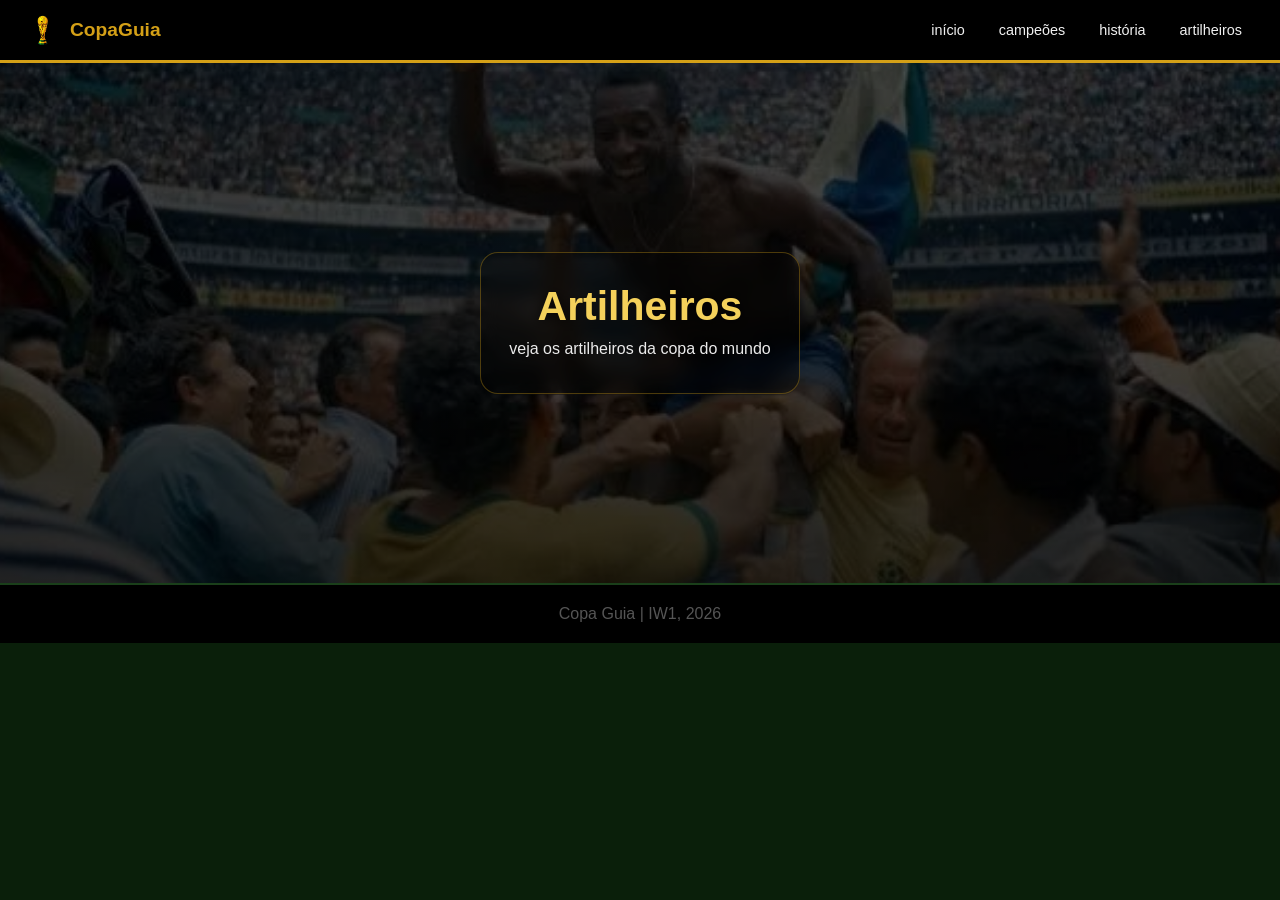
==== artilheiros.html @ 5a15dc26 "primeiro commit" ====
<!DOCTYPE html>
<html lang="pt-br">
<head>
    <meta charset="UTF-8">
    <meta name="viewport" content="width=device-width, initial-scale=1.0">
    <title>Artilheiros</title>
    <link rel="icon" href="img/copa-icon.png"/>
    <link rel="stylesheet" href="css/style.css">
</head>
<body>
    <nav>
        <a href="index.html" class="nav-logo">
            <img src="img/copa-icon.png" alt="Logo CopaGuia"/>
            <span>CopaGuia</span>
        </a>
        <ul>
            <li><a href="index.html">início</a></li>
            <li><a href="campeoes.html">campeões</a></li>
            <li><a href="historia.html">história</a></li>
            <li><a href="artilheiros.html">artilheiros</a></li>
        </ul>
    </nav>

    <header class="copa">
        <img class="copa-bg" src="img/artilheiros.png" alt="estadio da copa do mundo">
        <div class="copa-overlay"></div>
        <div class="copa-texto">
            <h1>Artilheiros</h1>
            <p>veja os artilheiros da copa do mundo</p>
        </div>
    </header>
    
    <footer>
        <p>Copa Guia | IW1, 2026</p>
    </footer>

    <script src="js/main.js"></script>
</body>
</html>
---- css/style.css ----
/* geral */
*{
    margin: 0;
    padding: 0;
    box-sizing: border-box;
}

body{
    font-family: Arial, Helvetica, sans-serif;
    background-color: #0a1f0a;
    color:#f0f0f0;
}

/* navbar */
nav{
    background-color: #000;
    border-bottom: 3px solid #d4a017;
    padding: 12px 24px;
    display: flex;
    align-items: center;
    justify-content: space-between;
}

.nav-logo{
    display: flex;
    align-items: center;
    gap: 10px;
    text-decoration: none;
}

.nav-logo img {
    width: 36px;
    height: 36px;
    object-fit: contain;
}

.nav-logo span {
    color: #d4a017;
    font-size: 1.2rem;
    font-weight: bold;
}

nav ul {
    list-style: none;
    display: flex;
    gap: 6px;

}

nav ul a {
    color: #f0f0f0;
    text-decoration: none;
    padding: 6px 14px;
    border-radius: 4px;
    font-size: 0.9rem;
}

nav ul a:hover, nav ul a.ativa {
    background-color: #d4a017;
    color: #000;
}



/* inicio */
.copa {
    position: relative;
    min-height: 520px;
    overflow: hidden;
    display: grid;
    place-items: center;
}

.copa img.copa-bg {
    position: absolute;
    inset: 0;
    width: 100%;
    height: 100%;
    object-fit: cover;
    object-position: center;
    filter: brightness(0.55);
    transform: scale(1.02);
}

.copa-overlay {
    position: absolute;
    inset: 0;
    background: linear-gradient(180deg, rgba(0, 0, 0, 0.45) 0%, rgba(0, 0, 0, 0.55) 60%, rgba(0, 0, 0, 0.7) 100%);
    z-index: 1;
}

.copa-texto {
    position: relative;
    z-index: 2;
    text-align: center;
    padding: 32px 28px;
    max-width: 760px;
    border-radius: 18px;
    background: rgba(0, 0, 0, 0.32);
    border: 1px solid rgba(212, 160, 23, 0.35);
    backdrop-filter: blur(10px);
}

.copa-texto h1{
    color: #f4d15b;
    font-size: clamp(2.4rem, 3.2vw, 3.4rem);
    line-height: 1.05;
    margin-bottom: 0.5rem;
    text-shadow: 0 2px 12px rgba(0, 0, 0, 0.75);
}

.copa-texto p {
    color: #ebebeb;
    font-size: 1rem;
    max-width: 600px;
    margin: 0 auto;
    line-height: 1.6;
    text-shadow: 0 1px 8px rgba(0, 0, 0, 0.6);
}

/* main */
main {
    max-width: 1100px;
    margin: 0 auto;
    padding:40px 24px 60px;
}

section{
    margin-bottom:48px;
}

section h2{
    font-size: 1.5rem;
    color: #d4a017;
    margin-bottom: 16px;
    border-left: 4px solid #d4a017;
    padding-left: 12px;
}

section p{
    color: #bbb;
    margin-bottom: 12px;
    line-height: 1.7;
}

/* imagem com legenda */
.imagem-bloco {
    margin: 20px 0;
}

.imagem-bloco img {
    width: 100%;
    max-height: 340px;
    object-fit: cover;
    border-radius: 6px;
    flex-shrink: 0;
    border: 1px solid #1a3f1a;
}

.imagem-bloco figcaption{
    font-size: 0.8rem;
    color: #777;
    margin-top: 6px;
    text-align: center;
}

/* imagem com texto do lado  */

.bloco-lateral{
    display: flex;
    gap: 24px;
    align-items: flex-start;
    margin-bottom: 12px;
}

.bloco-lateral img{
    width: 260px;
    height: 180px;
    object-fit: cover;
    border-radius: 6px;
    flex-shrink: 0;
    border: 1px solid #1a2f1a;
}

.bloco-lateral .texto p{
    margin-bottom: 8px;
}

/* cards */
.cards {
    display:flex;
    flex-wrap: wrap;
    gap: 16px;
    margin-top: 16px;

}

.card {
    background-color: #112d11;
    border: 1px solid #1a3f1a;
    border-radius: 6px;
    overflow: hidden;
    flex: 1 1 220px;
}

.card img {
    width: 100%;
    height: 150px;
    object-fit: cover;
    display: block;
}

.card-corpo {
    padding: 16px;
}

.card-corpo h3 {
    color: #d4a017;
    margin-bottom: 8px;
    font-size: 1rem;
}

.card-corpo p {
    color: #aaa;
    margin: 0;
    font-size: 0.88rem;
}

/* botão */
.botao {
    display: inline-block;
    background-color: #d4a017;
    color: #000;
    padding: 10px 24px;
    border-radius: 4px;
    text-decoration: none;
    font-weight: bold;
    font-size: 0.9rem;
    margin-top: 12px;

}

.botao:hover {
    background-color: #f0c040;
}

/* tabelas  */
.tabela-wrap{
    overflow-x: auto;
}

table{
    width: 100%;
    border-collapse: collapse;
    margin-top:12px;
    font-size: 0.9rem;
}

th {
    background-color: #1a3f1a;
    color: #d4a017;
    padding: 10px 14px;
    text-align: left;
    border-bottom: 2px solid #d4a017;


}

td {
    padding: 9px 14px;
    border-bottom: 1px solid #1a3f1a;
    color: #ddd;
}

tr:hover td {
    background-color: #112d11;
}

/* podio */
.podio {
    display: flex;
    align-items: flex-end;
    justify-content: center;
    gap: 16px;
    margin: 24px 0;
}

.podio-item {
    background-color: #112d11;
    border: 1px solid #1a3f1a;
    border-radius: 6px 6px 0 0;
    text-align: center;
    padding: 20px 16px 16px;
    flex: 1;
    max-width: 200px;
}

.podio-item.primeiro{
    border-color: #d4a017;
    background-color: #1a3000;
    padding-top: 36px;
}

.podio-item.segundo{
    padding-top: 28px;
}

.podio-item .posicao{
    font-size: 1.6rem;
    display: block;
    margin-bottom: 8px;
}

.podio-item .jogador-foto{
    width:80px;
    height: 80px;
    border-radius: 50%;
    object-fit: cover;
    border: 2px solid #1a3f1a;
    margin-bottom: 10px;
}

.podio-item.primeiro .jogador-foto{
    border-color: #d4a017;
    width: 96px;
    height: 96px;
}

.podio-item .jogador-nome{
    font-weight: bold;
    font-size: 0.95rem;
    color: #fff;
    display: block;
    margin-bottom: 4px;
}

.podio-item .jogador-selecao{
    font-size: 0.8rem;
    color: #aaa;
    display: block;
    margin-bottom: 8px;
}

.podio-item .jogador-gols{
    font-size: 1.4rem;
    font-weight: bold;
    color: #d4a017;
    display: block;
}

.podio-item .jogador-gols pequeno{
    font-size: 0.7rem;
    color: #777;
    font-weight: normal;
}

/* footer */
footer {
    background-color: #000;
    border-top: 2px solid #1a3f1a;
    padding: 20px 24px;
    display: flex;
    align-items: center;
    justify-content: center;
    gap: 12px;
}

footer p {
    font-size: 0.85ren;
    color: #555;
}

/* responsividade */
@media (max-width: 640px){
    nav ul a {
        padding: 5px 8px;
        font-size: 0.8rem;
    }

    .copa {
        min-height: 420px;
    }

    .copa-texto h1 {
        font-size: 2rem;
    }

    .copa-texto {
        padding: 24px 18px;
    }

    .bloco-lateral img {
        width: 100%;
        height: 100%;
    }

    main {
        padding: 24px 16px 40px;
    }
}
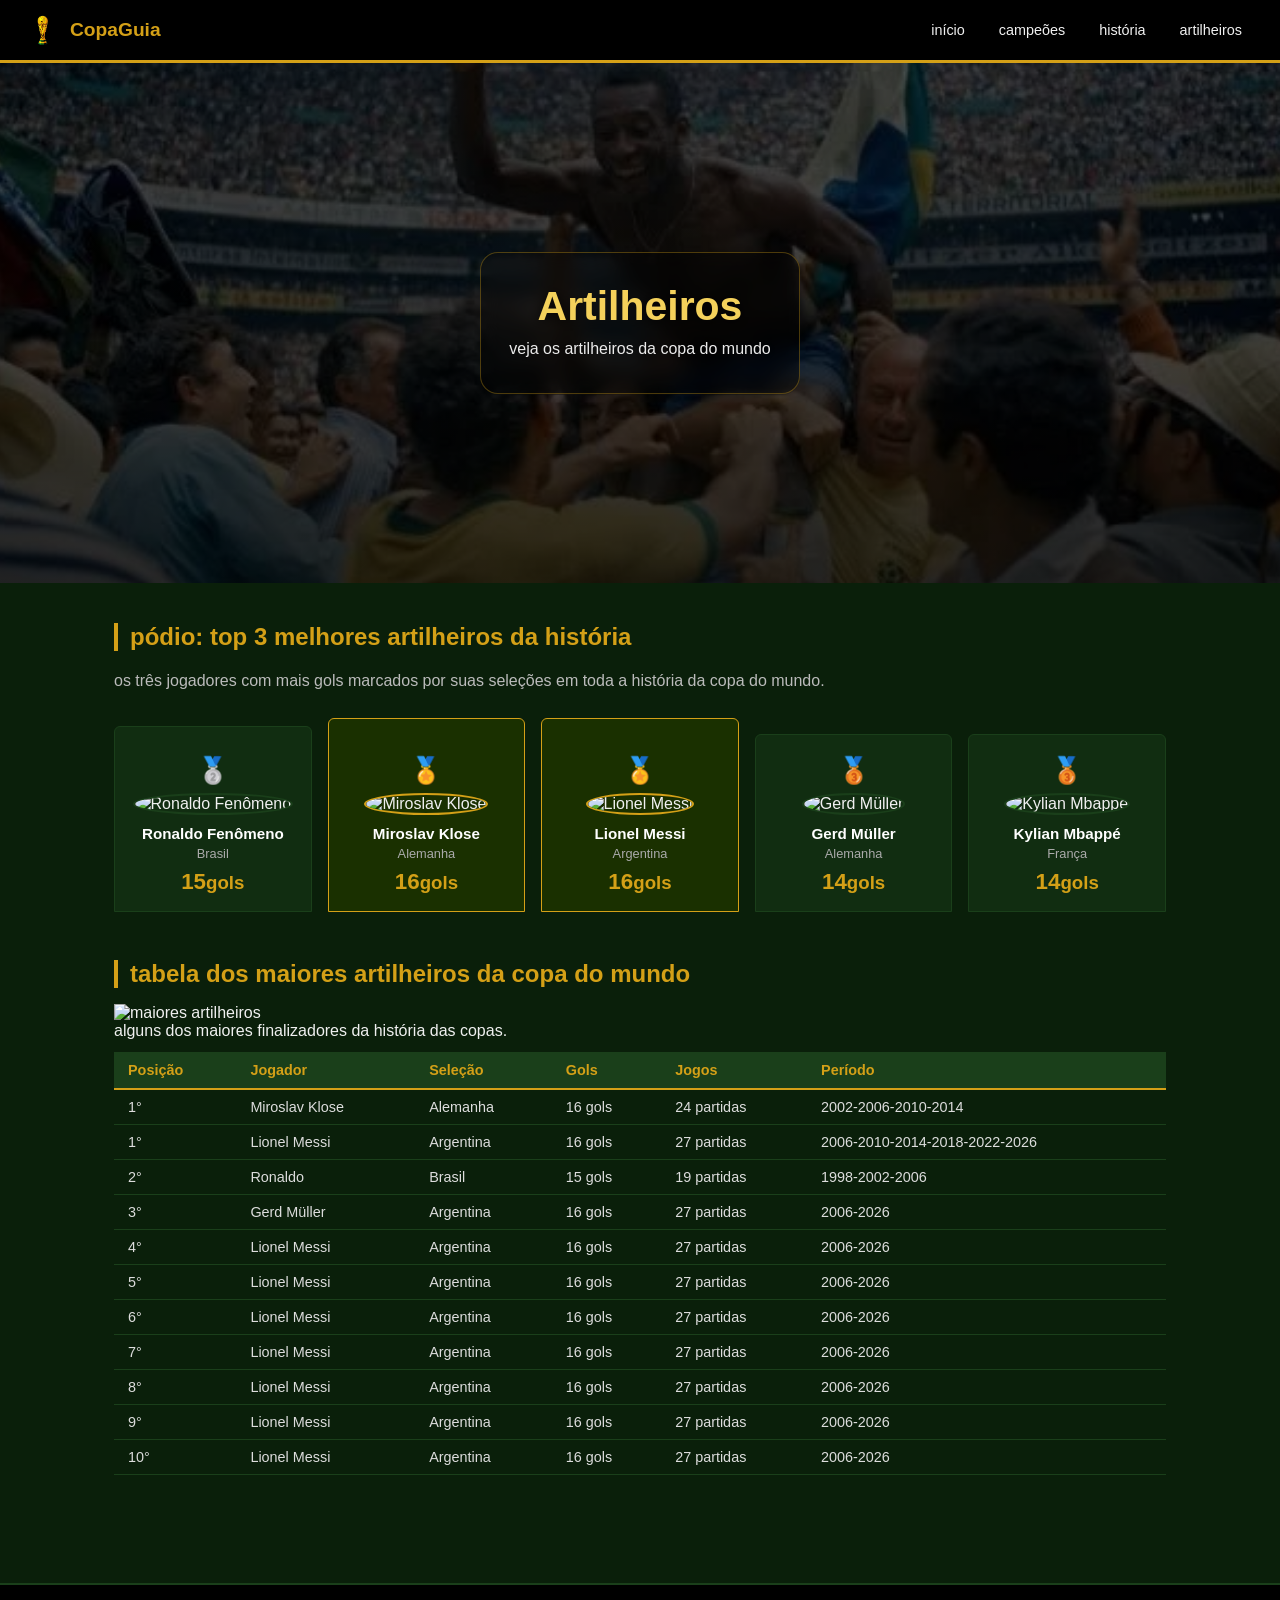
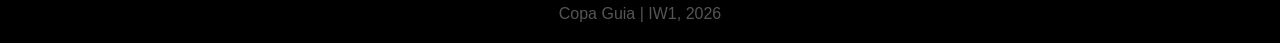
==== commit 1d6507ef: "atualização artilheiros" ====
--- a/artilheiros.html
+++ b/artilheiros.html
@@ -29,6 +29,187 @@
             <p>veja os artilheiros da copa do mundo</p>
         </div>
     </header>
+
+    <main>
+        <section>
+            <h2>pódio: top 3 melhores artilheiros da história</h2>
+            <p>os três jogadores com mais gols marcados por suas seleções em toda a história da copa do mundo.</p>
+
+            <div class="podio">
+                <div class="podio-item segundo">
+                    <span class="posicao">🥈</span>
+                    <img class="jogador-foto" src="img/ronaldo-fenomeno.png" alt="Ronaldo Fenômeno">
+                    <span class="jogador-nome">Ronaldo Fenômeno</span>
+                    <span class="jogador-selecao">Brasil</span>
+                    <span class="jogador-gols">15<small>gols</small></span>
+                </div>
+
+                <div class="podio-item primeiro">
+                    <span class="posicao">🏅</span>
+                    <img class="jogador-foto" src="img/miroslav-klose" alt="Miroslav Klose">
+                    <span class="jogador-nome">Miroslav Klose</span>
+                    <span class="jogador-selecao">Alemanha</span>
+                    <span class="jogador-gols">16<small>gols</small></span>
+                </div>
+
+                <div class="podio-item primeiro">
+                    <span class="posicao">🏅</span>
+                    <img class="jogador-foto" src="img/lionel-messi" alt="Lionel Messi">
+                    <span class="jogador-nome">Lionel Messi</span>
+                    <span class="jogador-selecao">Argentina</span>
+                    <span class="jogador-gols">16<small>gols</small></span>
+                </div>
+
+                <div class="podio-item terceiro">
+                    <span class="posicao">🥉</span>
+                    <img class="jogador-foto" src="img/gerd-muller" alt="Gerd Müller">
+                    <span class="jogador-nome">Gerd Müller</span>
+                    <span class="jogador-selecao">Alemanha</span>
+                    <span class="jogador-gols">14<small>gols</small></span>
+                </div>
+
+                <div class="podio-item terceiro">
+                    <span class="posicao">🥉</span>
+                    <img class="jogador-foto" src="img/kylian-mbappé" alt="Kylian Mbappé">
+                    <span class="jogador-nome">Kylian Mbappé</span>
+                    <span class="jogador-selecao">França</span>
+                    <span class="jogador-gols">14<small>gols</small></span>
+                </div>
+            </div>
+        </section>
+
+        <section>
+            <h2>tabela dos maiores artilheiros da copa do mundo</h2>
+
+            <figure>
+                <img src="img/artilheiros-foto.png" alt="maiores artilheiros">
+                <figcaption>alguns dos maiores finalizadores da história das copas.</figcaption>
+            </figure>
+
+            <div class="tabela-wrap">
+                <table>
+                    <thead>
+                        <tr>
+                            <th>Posição</th>
+                            <th>Jogador</th>
+                            <th>Seleção</th>
+                            <th>Gols</th>
+                            <th>Jogos</th>
+                            <th>Período</th>
+                        </tr>
+                    </thead>
+                    <tbody>
+                        <tr>
+                            <td>1°</td>
+                            <td>Miroslav Klose</td>
+                            <td>Alemanha</td>
+                            <td>16 gols</td>
+                            <td>24 partidas</td>
+                            <td>2002-2006-2010-2014</td>
+                        </tr>
+
+                        <tr>
+                            <td>1°</td>
+                            <td>Lionel Messi</td>
+                            <td>Argentina</td>
+                            <td>16 gols</td>
+                            <td>27 partidas</td>
+                            <td>2006-2010-2014-2018-2022-2026</td>
+                        </tr>
+
+                        <tr>
+                            <td>2°</td>
+                            <td>Ronaldo</td>
+                            <td>Brasil</td>
+                            <td>15 gols</td>
+                            <td>19 partidas</td>
+                            <td>1998-2002-2006</td>
+                        </tr>
+
+
+                        <tr>
+                            <td>3°</td>
+                            <td>Gerd Müller</td>
+                            <td>Argentina</td>
+                            <td>16 gols</td>
+                            <td>27 partidas</td>
+                            <td>2006-2026</td>
+                        </tr>
+
+
+                        <tr>
+                            <td>4°</td>
+                            <td>Lionel Messi</td>
+                            <td>Argentina</td>
+                            <td>16 gols</td>
+                            <td>27 partidas</td>
+                            <td>2006-2026</td>
+                        </tr>
+
+
+                        <tr>
+                            <td>5°</td>
+                            <td>Lionel Messi</td>
+                            <td>Argentina</td>
+                            <td>16 gols</td>
+                            <td>27 partidas</td>
+                            <td>2006-2026</td>
+                        </tr>
+
+
+                        <tr>
+                            <td>6°</td>
+                            <td>Lionel Messi</td>
+                            <td>Argentina</td>
+                            <td>16 gols</td>
+                            <td>27 partidas</td>
+                            <td>2006-2026</td>
+                        </tr>
+
+
+                        <tr>
+                            <td>7°</td>
+                            <td>Lionel Messi</td>
+                            <td>Argentina</td>
+                            <td>16 gols</td>
+                            <td>27 partidas</td>
+                            <td>2006-2026</td>
+                        </tr>
+
+
+                        <tr>
+                            <td>8°</td>
+                            <td>Lionel Messi</td>
+                            <td>Argentina</td>
+                            <td>16 gols</td>
+                            <td>27 partidas</td>
+                            <td>2006-2026</td>
+                        </tr>
+
+
+                        <tr>
+                            <td>9°</td>
+                            <td>Lionel Messi</td>
+                            <td>Argentina</td>
+                            <td>16 gols</td>
+                            <td>27 partidas</td>
+                            <td>2006-2026</td>
+                        </tr>
+                    
+
+                        <tr>
+                            <td>10°</td>
+                            <td>Lionel Messi</td>
+                            <td>Argentina</td>
+                            <td>16 gols</td>
+                            <td>27 partidas</td>
+                            <td>2006-2026</td>
+                        </tr>
+                    </tbody>
+                </table>
+            </div>
+        </section>
+    </main>
     
     <footer>
         <p>Copa Guia | IW1, 2026</p>
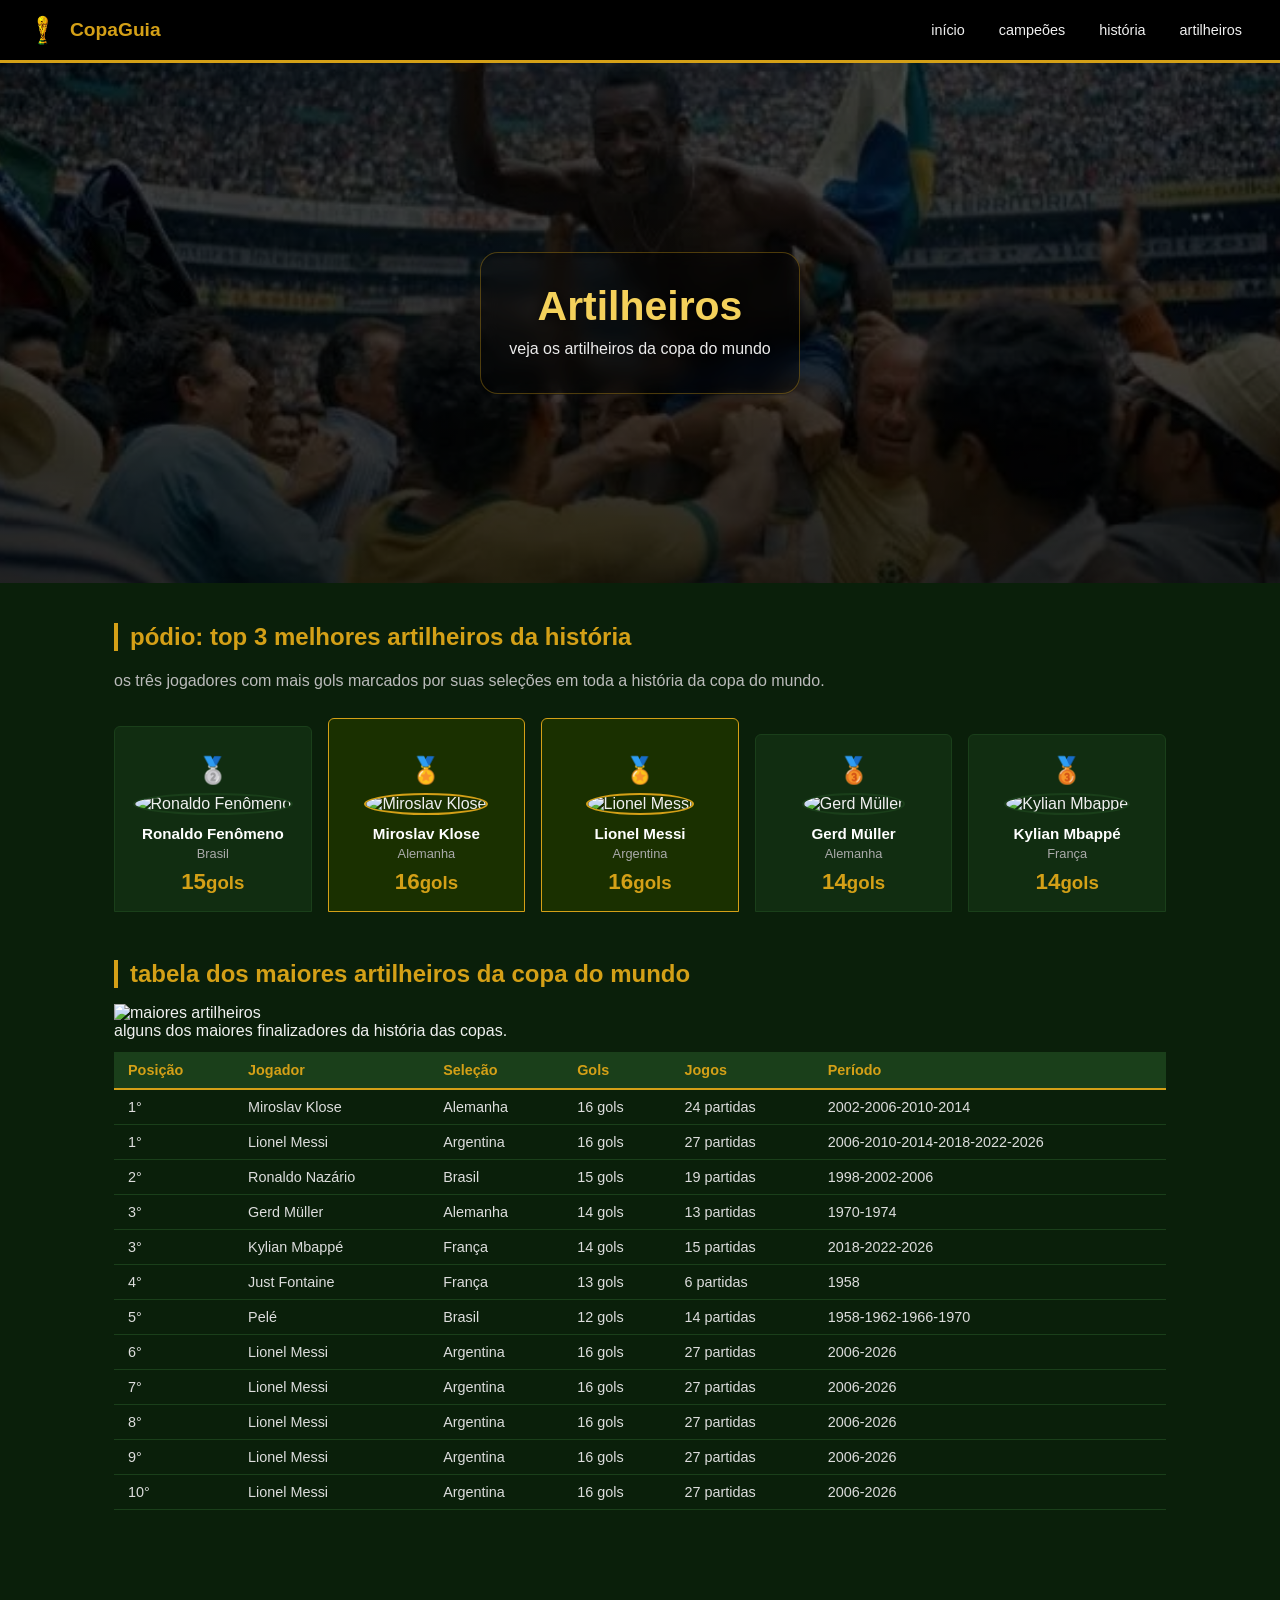
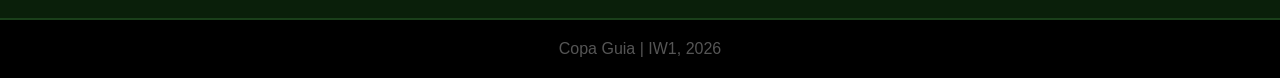
==== commit db1b6273: "segunda atualização artilheiros" ====
--- a/artilheiros.html
+++ b/artilheiros.html
@@ -119,7 +119,7 @@
 
                         <tr>
                             <td>2°</td>
-                            <td>Ronaldo</td>
+                            <td>Ronaldo Nazário</td>
                             <td>Brasil</td>
                             <td>15 gols</td>
                             <td>19 partidas</td>
@@ -130,30 +130,38 @@
                         <tr>
                             <td>3°</td>
                             <td>Gerd Müller</td>
-                            <td>Argentina</td>
-                            <td>16 gols</td>
-                            <td>27 partidas</td>
-                            <td>2006-2026</td>
-                        </tr>
-
+                            <td>Alemanha</td>
+                            <td>14 gols</td>
+                            <td>13 partidas</td>
+                            <td>1970-1974</td>
+                        </tr>
+
+                        <tr>
+                            <td>3°</td>
+                            <td>Kylian Mbappé</td>
+                            <td>França</td>
+                            <td>14 gols</td>
+                            <td>15 partidas</td>
+                            <td>2018-2022-2026</td>
+                        </tr>
 
                         <tr>
                             <td>4°</td>
-                            <td>Lionel Messi</td>
-                            <td>Argentina</td>
-                            <td>16 gols</td>
-                            <td>27 partidas</td>
-                            <td>2006-2026</td>
+                            <td>Just Fontaine</td>
+                            <td>França</td>
+                            <td>13 gols</td>
+                            <td>6 partidas</td>
+                            <td>1958</td>
                         </tr>
 
 
                         <tr>
                             <td>5°</td>
-                            <td>Lionel Messi</td>
-                            <td>Argentina</td>
-                            <td>16 gols</td>
-                            <td>27 partidas</td>
-                            <td>2006-2026</td>
+                            <td>Pelé</td>
+                            <td>Brasil</td>
+                            <td>12 gols</td>
+                            <td>14 partidas</td>
+                            <td>1958-1962-1966-1970</td>
                         </tr>
 
 
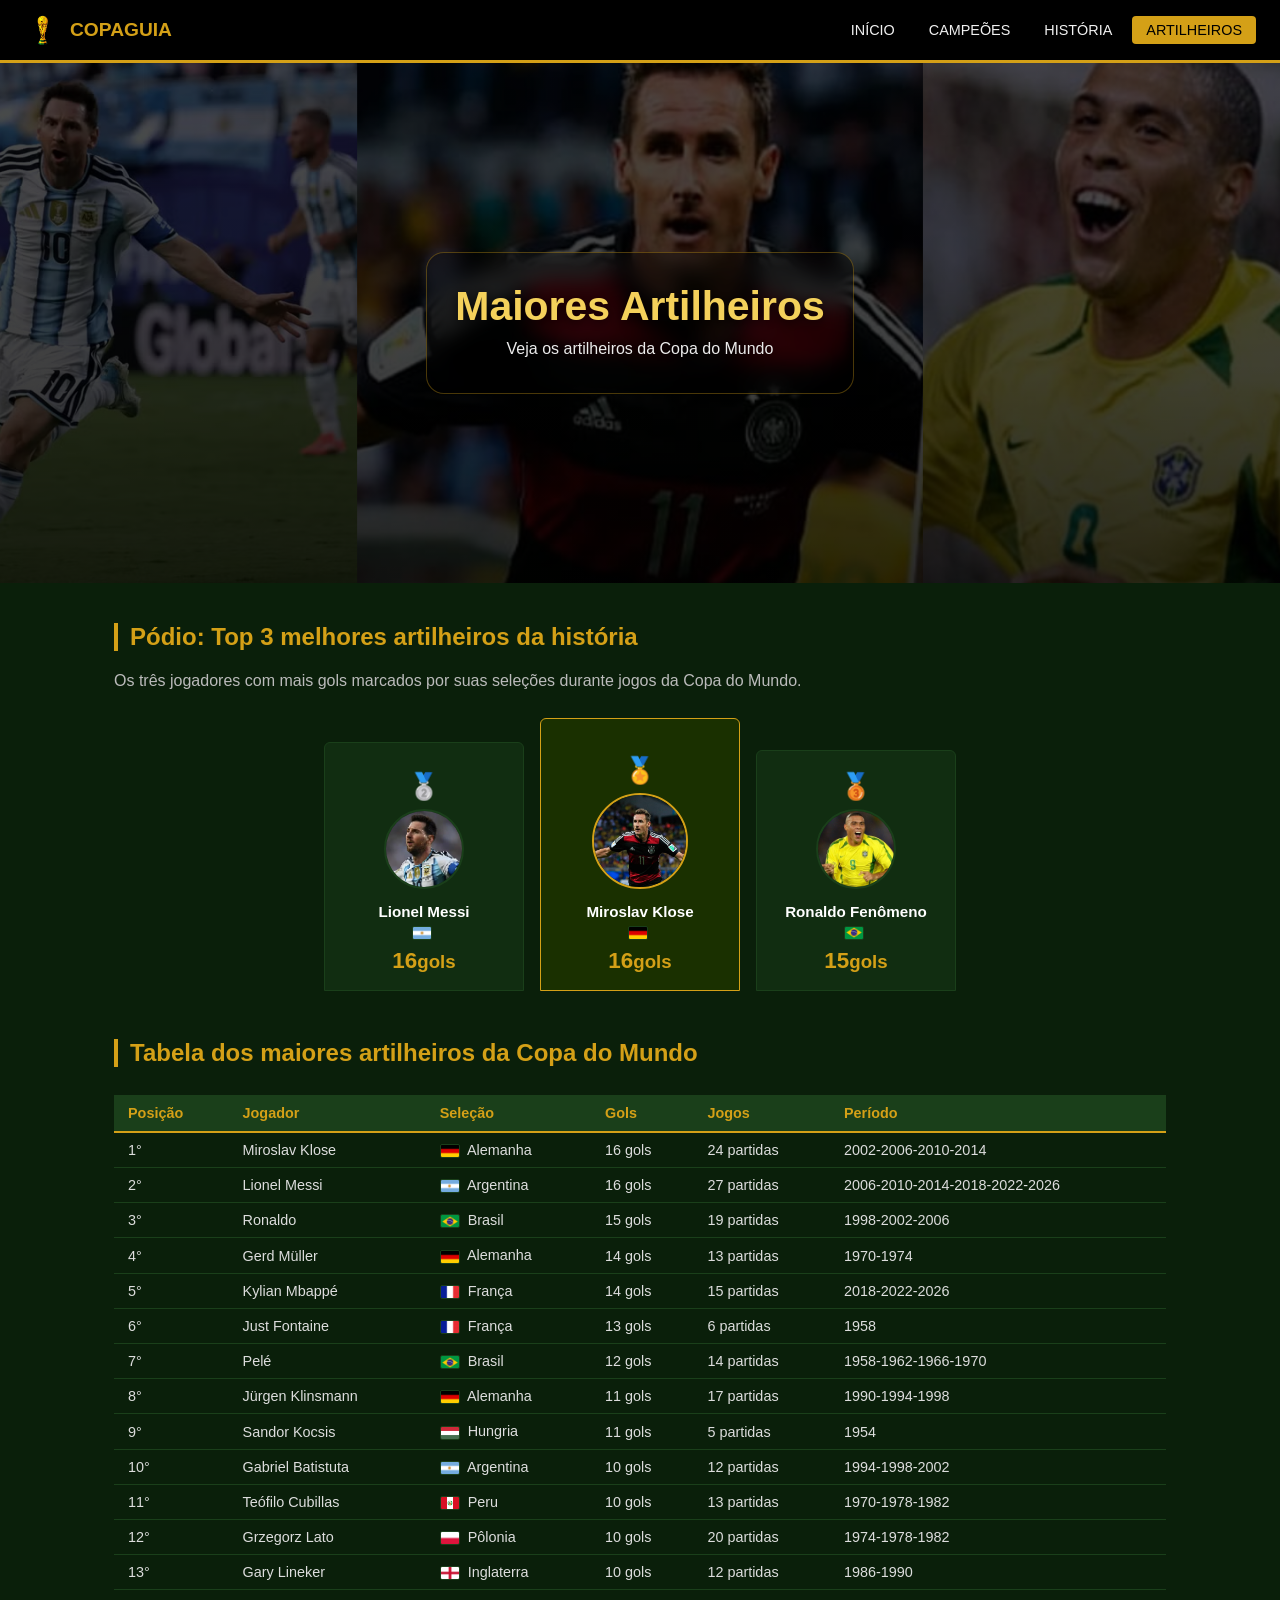
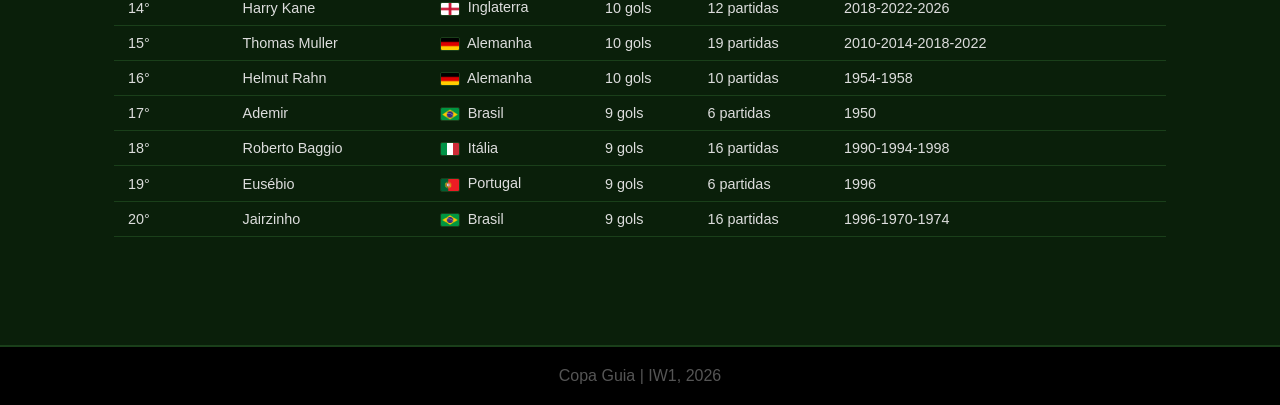
==== commit 2a741756: "final" ====
--- a/artilheiros.html
+++ b/artilheiros.html
@@ -11,80 +11,66 @@
     <nav>
         <a href="index.html" class="nav-logo">
             <img src="img/copa-icon.png" alt="Logo CopaGuia"/>
-            <span>CopaGuia</span>
+            <span>COPAGUIA</span>
         </a>
         <ul>
-            <li><a href="index.html">início</a></li>
-            <li><a href="campeoes.html">campeões</a></li>
-            <li><a href="historia.html">história</a></li>
-            <li><a href="artilheiros.html">artilheiros</a></li>
+            <li><a href="index.html">INÍCIO</a></li>
+            <li><a href="campeoes.html">CAMPEÕES</a></li>
+            <li><a href="historia.html">HISTÓRIA</a></li>
+            <li><a href="artilheiros.html">ARTILHEIROS</a></li>
         </ul>
     </nav>
 
     <header class="copa">
-        <img class="copa-bg" src="img/artilheiros.png" alt="estadio da copa do mundo">
+        <img class="copa-bg" src="img/artilheiros/artilheiros.png" alt="artilheiros da copa do mundo">
         <div class="copa-overlay"></div>
         <div class="copa-texto">
-            <h1>Artilheiros</h1>
-            <p>veja os artilheiros da copa do mundo</p>
+            <h1>Maiores Artilheiros</h1>
+            <p>Veja os artilheiros da Copa do Mundo</p>
         </div>
     </header>
 
     <main>
         <section>
-            <h2>pódio: top 3 melhores artilheiros da história</h2>
-            <p>os três jogadores com mais gols marcados por suas seleções em toda a história da copa do mundo.</p>
+            <h2>Pódio: Top 3 melhores artilheiros da história</h2>
+            <p>Os três jogadores com mais gols marcados por suas seleções durante jogos da Copa do Mundo.</p>
 
             <div class="podio">
                 <div class="podio-item segundo">
                     <span class="posicao">🥈</span>
-                    <img class="jogador-foto" src="img/ronaldo-fenomeno.png" alt="Ronaldo Fenômeno">
+                    <img class="jogador-foto" src="img/artilheiros/lionel-messi.jpg" alt="Lionel Messi">
+                    <span class="jogador-nome">Lionel Messi</span>
+                    <span class="jogador-selecao">
+                        <img class="bandeira" src="img/bandeiras/argentina.png" alt="argentina">
+                    </span>
+                    <span class="jogador-gols">16<small>gols</small></span>
+                </div>
+
+                <div class="podio-item primeiro">
+                    <span class="posicao">🏅</span>
+                    <img class="jogador-foto" src="img/artilheiros/miroslav-klose.png" alt="Miroslav Klose">
+                    <span class="jogador-nome">Miroslav Klose</span>
+                    <span class="jogador-selecao">
+                        <img class="bandeira" src="img/bandeiras/alemanha.png" alt="alemanha">
+                    </span>
+                    <span class="jogador-gols">16<small>gols</small></span>
+                </div>
+
+                <div class="podio-item terceiro">
+                    <span class="posicao">🥉</span>
+                    <img class="jogador-foto" src="img/artilheiros/ronaldo-fenomeno.png" alt="Ronaldo Fenômeno">
                     <span class="jogador-nome">Ronaldo Fenômeno</span>
-                    <span class="jogador-selecao">Brasil</span>
+                    <span class="jogador-selecao">
+                        <img class="bandeira" src="img/bandeiras/brasil.png" alt="brasil">
+                    </span>
                     <span class="jogador-gols">15<small>gols</small></span>
                 </div>
 
-                <div class="podio-item primeiro">
-                    <span class="posicao">🏅</span>
-                    <img class="jogador-foto" src="img/miroslav-klose" alt="Miroslav Klose">
-                    <span class="jogador-nome">Miroslav Klose</span>
-                    <span class="jogador-selecao">Alemanha</span>
-                    <span class="jogador-gols">16<small>gols</small></span>
-                </div>
-
-                <div class="podio-item primeiro">
-                    <span class="posicao">🏅</span>
-                    <img class="jogador-foto" src="img/lionel-messi" alt="Lionel Messi">
-                    <span class="jogador-nome">Lionel Messi</span>
-                    <span class="jogador-selecao">Argentina</span>
-                    <span class="jogador-gols">16<small>gols</small></span>
-                </div>
-
-                <div class="podio-item terceiro">
-                    <span class="posicao">🥉</span>
-                    <img class="jogador-foto" src="img/gerd-muller" alt="Gerd Müller">
-                    <span class="jogador-nome">Gerd Müller</span>
-                    <span class="jogador-selecao">Alemanha</span>
-                    <span class="jogador-gols">14<small>gols</small></span>
-                </div>
-
-                <div class="podio-item terceiro">
-                    <span class="posicao">🥉</span>
-                    <img class="jogador-foto" src="img/kylian-mbappé" alt="Kylian Mbappé">
-                    <span class="jogador-nome">Kylian Mbappé</span>
-                    <span class="jogador-selecao">França</span>
-                    <span class="jogador-gols">14<small>gols</small></span>
-                </div>
             </div>
         </section>
 
         <section>
-            <h2>tabela dos maiores artilheiros da copa do mundo</h2>
-
-            <figure>
-                <img src="img/artilheiros-foto.png" alt="maiores artilheiros">
-                <figcaption>alguns dos maiores finalizadores da história das copas.</figcaption>
-            </figure>
+            <h2>Tabela dos maiores artilheiros da Copa do Mundo</h2>
 
             <div class="tabela-wrap">
                 <table>
@@ -102,25 +88,31 @@
                         <tr>
                             <td>1°</td>
                             <td>Miroslav Klose</td>
-                            <td>Alemanha</td>
+                            <td>
+                                <img class="bandeira" src="img/bandeiras/alemanha.png" alt="alemanha">
+                                Alemanha</td>
                             <td>16 gols</td>
                             <td>24 partidas</td>
                             <td>2002-2006-2010-2014</td>
                         </tr>
 
                         <tr>
-                            <td>1°</td>
+                            <td>2°</td>
                             <td>Lionel Messi</td>
-                            <td>Argentina</td>
+                            <td>
+                                <img class="bandeira" src="img/bandeiras/argentina.png" alt="argentina">
+                                Argentina</td>
                             <td>16 gols</td>
                             <td>27 partidas</td>
                             <td>2006-2010-2014-2018-2022-2026</td>
                         </tr>
 
                         <tr>
-                            <td>2°</td>
-                            <td>Ronaldo Nazário</td>
-                            <td>Brasil</td>
+                            <td>3°</td>
+                            <td>Ronaldo</td>
+                            <td>
+                                <img class="bandeira" src="img/bandeiras/brasil.png" alt="brasil">
+                                Brasil</td>
                             <td>15 gols</td>
                             <td>19 partidas</td>
                             <td>1998-2002-2006</td>
@@ -128,27 +120,33 @@
 
 
                         <tr>
-                            <td>3°</td>
+                            <td>4°</td>
                             <td>Gerd Müller</td>
-                            <td>Alemanha</td>
+                            <td>
+                                <img class="bandeira" src="img/bandeiras/alemanha.png" alt="alemanha">
+                                Alemanha</td>
                             <td>14 gols</td>
                             <td>13 partidas</td>
                             <td>1970-1974</td>
                         </tr>
 
                         <tr>
-                            <td>3°</td>
+                            <td>5°</td>
                             <td>Kylian Mbappé</td>
-                            <td>França</td>
+                            <td>
+                                <img class="bandeira" src="img/bandeiras/franca.png" alt="frança">
+                                França</td>
                             <td>14 gols</td>
                             <td>15 partidas</td>
                             <td>2018-2022-2026</td>
                         </tr>
 
                         <tr>
-                            <td>4°</td>
+                            <td>6°</td>
                             <td>Just Fontaine</td>
-                            <td>França</td>
+                            <td>
+                                <img class="bandeira" src="img/bandeiras/franca.png" alt="frança">
+                                França</td>
                             <td>13 gols</td>
                             <td>6 partidas</td>
                             <td>1958</td>
@@ -156,9 +154,11 @@
 
 
                         <tr>
-                            <td>5°</td>
+                            <td>7°</td>
                             <td>Pelé</td>
-                            <td>Brasil</td>
+                            <td>
+                                <img class="bandeira" src="img/bandeiras/brasil.png" alt="brasil">
+                                Brasil</td>
                             <td>12 gols</td>
                             <td>14 partidas</td>
                             <td>1958-1962-1966-1970</td>
@@ -166,52 +166,148 @@
 
 
                         <tr>
-                            <td>6°</td>
-                            <td>Lionel Messi</td>
-                            <td>Argentina</td>
-                            <td>16 gols</td>
-                            <td>27 partidas</td>
-                            <td>2006-2026</td>
-                        </tr>
-
-
-                        <tr>
-                            <td>7°</td>
-                            <td>Lionel Messi</td>
-                            <td>Argentina</td>
-                            <td>16 gols</td>
-                            <td>27 partidas</td>
-                            <td>2006-2026</td>
-                        </tr>
-
-
-                        <tr>
                             <td>8°</td>
-                            <td>Lionel Messi</td>
-                            <td>Argentina</td>
-                            <td>16 gols</td>
-                            <td>27 partidas</td>
-                            <td>2006-2026</td>
+                            <td>Jürgen Klinsmann</td>
+                            <td>
+                                <img class="bandeira" src="img/bandeiras/alemanha.png" alt="alemanha">
+                                Alemanha</td>
+                            <td>11 gols</td>
+                            <td>17 partidas</td>
+                            <td>1990-1994-1998</td>
                         </tr>
 
 
                         <tr>
                             <td>9°</td>
-                            <td>Lionel Messi</td>
-                            <td>Argentina</td>
-                            <td>16 gols</td>
-                            <td>27 partidas</td>
-                            <td>2006-2026</td>
+                            <td>Sandor Kocsis</td>
+                            <td>
+                                <img class="bandeira" src="img/bandeiras/hungria.png" alt="hungria">
+                                Hungria</td>
+                            <td>11 gols</td>
+                            <td>5 partidas</td>
+                            <td>1954</td>
+                        </tr>
+
+                        <tr>
+                            <td>10°</td>
+                            <td>Gabriel Batistuta</td>
+                            <td>
+                                <img class="bandeira" src="img/bandeiras/argentina.png" alt="argentina">
+                                Argentina</td>
+                            <td>10 gols</td>
+                            <td>12 partidas</td>
+                            <td>1994-1998-2002</td>
+                        </tr>
+
+                        <tr>
+                            <td>11°</td>
+                            <td>Teófilo Cubillas</td>
+                            <td>
+                                <img class="bandeira" src="img/bandeiras/peru.png" alt="peru">
+                                Peru</td>
+                            <td>10 gols</td>
+                            <td>13 partidas</td>
+                            <td>1970-1978-1982</td>
+                        </tr>
+
+                        <tr>
+                            <td>12°</td>
+                            <td>Grzegorz Lato</td>
+                            <td>
+                                <img class="bandeira" src="img/bandeiras/polonia.png" alt="polonia">
+                                Pôlonia</td>
+                            <td>10 gols</td>
+                            <td>20 partidas</td>
+                            <td>1974-1978-1982</td>
+                        </tr>
+
+                        <tr>
+                            <td>13°</td>
+                            <td>Gary Lineker</td>
+                            <td>
+                                <img class="bandeira" src="img/bandeiras/inglaterra.png" alt="inglaterra">
+                                Inglaterra</td>
+                            <td>10 gols</td>
+                            <td>12 partidas</td>
+                            <td>1986-1990</td>
                         </tr>
                     
 
                         <tr>
-                            <td>10°</td>
-                            <td>Lionel Messi</td>
-                            <td>Argentina</td>
-                            <td>16 gols</td>
-                            <td>27 partidas</td>
-                            <td>2006-2026</td>
+                            <td>14°</td>
+                            <td>Harry Kane</td>
+                            <td>
+                                <img class="bandeira" src="img/bandeiras/inglaterra.png" alt="inglaterra">
+                                Inglaterra</td>
+                            <td>10 gols</td>
+                            <td>12 partidas</td>
+                            <td>2018-2022-2026</td>
+                        </tr>
+
+                        <tr>
+                            <td>15°</td>
+                            <td>Thomas Muller</td>
+                            <td>
+                                <img class="bandeira" src="img/bandeiras/alemanha.png" alt="alemanha">
+                                Alemanha</td>
+                            <td>10 gols</td>
+                            <td>19 partidas</td>
+                            <td>2010-2014-2018-2022</td>
+                        </tr>
+
+                        <tr>
+                            <td>16°</td>
+                            <td>Helmut Rahn</td>
+                            <td>
+                                <img class="bandeira" src="img/bandeiras/alemanha.png" alt="alemanha">
+                                Alemanha</td>
+                            <td>10 gols</td>
+                            <td>10 partidas</td>
+                            <td>1954-1958</td>
+                        </tr>
+
+                        <tr>
+                            <td>17°</td>
+                            <td>Ademir</td>
+                            <td>
+                                <img class="bandeira" src="img/bandeiras/brasil.png" alt="brasil">
+                                Brasil</td>
+                            <td>9 gols</td>
+                            <td>6 partidas</td>
+                            <td>1950</td>
+                        </tr>
+
+                        <tr>
+                            <td>18°</td>
+                            <td>Roberto Baggio</td>
+                            <td>
+                                <img class="bandeira" src="img/bandeiras/italia.png" alt="italia">
+                                Itália</td>
+                            <td>9 gols</td>
+                            <td>16 partidas</td>
+                            <td>1990-1994-1998</td>
+                        </tr>
+
+                        <tr>
+                            <td>19°</td>
+                            <td>Eusébio</td>
+                            <td>
+                                <img class="bandeira" src="img/bandeiras/portugal.png" alt="portugal">
+                                Portugal</td>
+                            <td>9 gols</td>
+                            <td>6 partidas</td>
+                            <td>1996</td>
+                        </tr>
+
+                        <tr>
+                            <td>20°</td>
+                            <td>Jairzinho</td>
+                            <td>
+                                <img class="bandeira" src="img/bandeiras/brasil.png" alt="brasil">
+                                Brasil</td>
+                            <td>9 gols</td>
+                            <td>16 partidas</td>
+                            <td>1996-1970-1974</td>
                         </tr>
                     </tbody>
                 </table>
--- a/css/style.css
+++ b/css/style.css
@@ -192,7 +192,6 @@
     flex-wrap: wrap;
     gap: 16px;
     margin-top: 16px;
-
 }
 
 .card {
@@ -201,12 +200,14 @@
     border-radius: 6px;
     overflow: hidden;
     flex: 1 1 220px;
+    min-width: 220px;
 }
 
 .card img {
     width: 100%;
-    height: 150px;
-    object-fit: cover;
+    height: 220px;
+    object-fit: contain;
+    background-color: #071107;
     display: block;
 }
 
@@ -354,6 +355,17 @@
     font-weight: normal;
 }
 
+/* bandeiras */
+.bandeira {
+    width: 20px;
+    height: 14px;
+    object-fit: cover;
+    border: 1px solid #1a3f1a;
+    border-radius: 2px;
+    vertical-align: middle;
+    margin-right: 4px;
+}
+
 /* footer */
 footer {
     background-color: #000;
